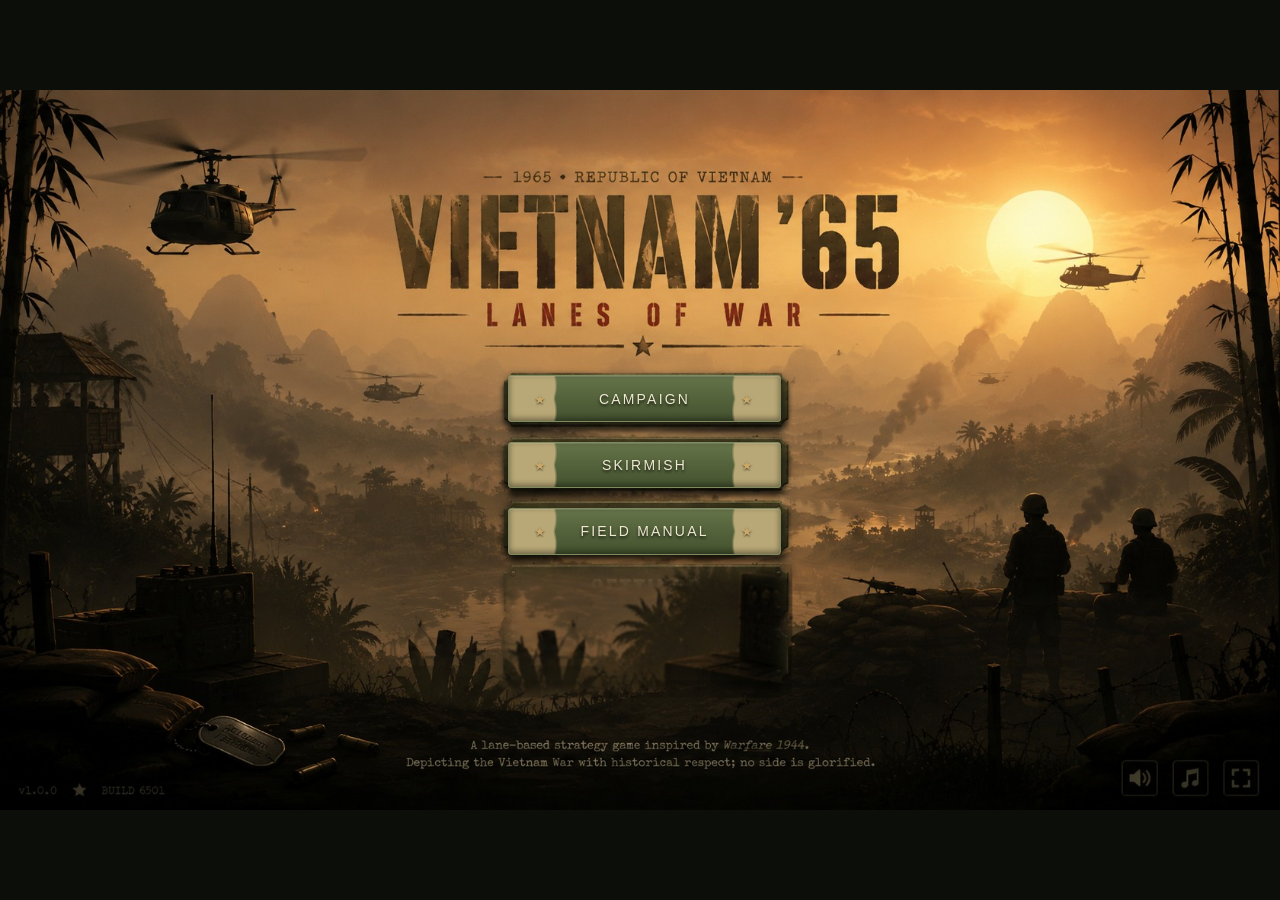
==== index.html @ 0ccf6d6b "Vietnam '65 Mobile — landscape-locked phone build A hard fork of the desktop game, adapted for a pho" ====
<!DOCTYPE html>
<html lang="en">
<head>
<meta charset="UTF-8">
<!-- user-scalable=no: pinch-zoom fights a canvas game that does its own panning,
     and a stray double-tap zoom leaves the player stuck at 2x with no way back.
     viewport-fit=cover lets the stage reach under the notch once fullscreen. -->
<meta name="viewport" content="width=device-width, initial-scale=1.0, maximum-scale=1.0, user-scalable=no, viewport-fit=cover">
<meta name="mobile-web-app-capable" content="yes">
<meta name="apple-mobile-web-app-capable" content="yes">
<meta name="apple-mobile-web-app-status-bar-style" content="black-translucent">
<meta name="theme-color" content="#0c0e09">
<title>VIETNAM '65 — LANES OF WAR</title>
<link rel="icon" type="image/png" href="favicon.png">
<link rel="stylesheet" href="css/style.css">
</head>
<body>
<div id="app">
  <div id="stage">
    <canvas id="game-canvas" width="1280" height="720"></canvas>

    <!-- In-match HUD -->
    <div id="hud" class="hidden">
      <div id="hud-top">
        <div class="morale-block" id="morale-us">
          <div class="morale-label"><span class="emblem us">★</span> US / ARVN</div>
          <div class="morale-bar"><div class="morale-fill us" id="morale-fill-us"></div></div>
        </div>
        <div id="hud-center">
          <div id="flag-pips"></div>
          <div id="objective-line"></div>
          <canvas id="minimap" width="240" height="52" title="Battlefield map — click to move the camera"></canvas>
        </div>
        <div class="morale-block right" id="morale-vc">
          <div class="morale-label">VC / NVA <span class="emblem vc">★</span></div>
          <div class="morale-bar"><div class="morale-fill vc" id="morale-fill-vc"></div></div>
        </div>
      </div>

      <div id="hud-controls">
        <button id="btn-pause" title="Pause [P]">II</button>
        <button id="btn-speed" title="Speed [F]">1×</button>
        <button id="btn-mute" title="Mute [M]">SND</button>
        <button id="btn-fullscreen" title="Fullscreen">⤢</button>
      </div>

      <!-- Hover detail for a unit card. Sits in the HUD layer so it scales with
           --uiK like everything else. -->
      <div id="unit-info" class="hidden"></div>

      <div id="banner"></div>
      <div id="ticker"></div>

      <div id="hud-bottom">
        <div id="cp-display"><span id="cp-value">0</span><span class="cp-label">CP</span></div>
        <div id="unit-cards"></div>
        <div id="callin-divider"></div>
        <div id="callin-cards"></div>
      </div>
      <div id="target-hint" class="hidden"></div>
      <div id="squad-panel" class="hidden"></div>
    </div>

    <!-- Main menu -->
    <div class="screen" id="screen-menu">
      <div class="menu-inner">
        <div class="title-block">
          <div class="title-over">— 1965 · REPUBLIC OF VIETNAM —</div>
          <h1>VIETNAM '65</h1>
          <div class="title-sub">LANES OF WAR</div>
          <div id="load-status"></div>
        </div>
        <div class="menu-buttons">
          <button class="big-btn" id="btn-campaign">CAMPAIGN</button>
          <button class="big-btn" id="btn-skirmish">SKIRMISH</button>
          <button class="big-btn" id="btn-help">FIELD MANUAL</button>
        </div>
        <div class="menu-footer">A lane-tactics game in the tradition of <em>Warfare 1944</em>.<br>
        Depicting the war of 1965–69 with documentary intent — no side is glorified here.</div>
      </div>
    </div>

    <!-- Skirmish setup -->
    <div class="screen hidden" id="screen-skirmish">
      <div class="panel wide">
        <h2>SKIRMISH — OPERATION ORDER</h2>
        <div class="setup-row">
          <div class="setup-label">COMMAND<br><span id="perk-points">0 CMD</span></div>
          <div class="perk-pick" id="perk-pick"></div>
        </div>
        <div class="setup-row">
          <div class="setup-label">FACTION</div>
          <div class="faction-pick">
            <button class="faction-card selected" data-side="us" id="pick-us">
              <div class="fc-emblem us">★</div>
              <div class="fc-name">US / ARVN</div>
              <div class="fc-doc">FIREPOWER DOCTRINE</div>
              <div class="fc-desc">Artillery, napalm, air cavalry. Costly, casualty-sensitive troops. You must find the enemy before you can destroy him.</div>
            </button>
            <button class="faction-card" data-side="vc" id="pick-vc">
              <div class="fc-emblem vc">★</div>
              <div class="fc-name">VC / NVA</div>
              <div class="fc-doc">GROUND DOCTRINE</div>
              <div class="fc-desc">Concealment, punji traps, spider holes, tunnels. No air, no artillery — the land itself is your weapon.</div>
            </button>
          </div>
        </div>
        <div class="setup-row">
          <div class="setup-label">AREA OF OPERATIONS</div>
          <div id="map-pick" class="map-pick"></div>
        </div>
        <div class="setup-row">
          <div class="setup-label">OPPOSITION</div>
          <div class="diff-pick">
            <button class="diff-btn" data-diff="recruit">RECRUIT</button>
            <button class="diff-btn selected" data-diff="veteran">VETERAN</button>
            <button class="diff-btn" data-diff="elite">ELITE</button>
          </div>
        </div>
        <div class="setup-actions">
          <button class="big-btn ghost" id="btn-skirmish-back">BACK</button>
          <button class="big-btn" id="btn-skirmish-start">COMMENCE OPERATION</button>
        </div>
      </div>
    </div>

    <!-- Campaign select -->
    <div class="screen hidden" id="screen-campaign">
      <div class="panel wide">
        <h2>CAMPAIGN — 1965 to 1969</h2>
        <div class="campaign-note">Five operations, alternating sides. Learn both doctrines: the war looked very different depending on which end of the lane you stood on.</div>
        <div id="mission-list"></div>
        <div class="setup-actions">
          <button class="big-btn ghost" id="btn-campaign-back">BACK</button>
        </div>
      </div>
    </div>

    <!-- Briefing -->
    <div class="screen hidden" id="screen-briefing">
      <div class="panel briefing">
        <div class="brief-stamp" id="brief-stamp">OPERATION ORDER</div>
        <h2 id="brief-title"></h2>
        <div class="brief-meta" id="brief-meta"></div>
        <div class="brief-body" id="brief-body"></div>
        <div class="brief-objectives" id="brief-objectives"></div>
        <div class="setup-actions">
          <button class="big-btn ghost" id="btn-brief-back">WITHDRAW</button>
          <button class="big-btn" id="btn-brief-start">COMMENCE OPERATION</button>
        </div>
      </div>
    </div>

    <!-- Field manual -->
    <div class="screen hidden" id="screen-help">
      <div class="panel wide manual">
        <h2>FIELD MANUAL</h2>
        <div class="manual-cols">
          <div class="manual-col">
            <h3>THE LANE WAR</h3>
            <ul>
              <li><b>Command Points (CP)</b> accrue over time. Spend them on troops and support. Holding lane flags raises income and drains enemy morale.</li>
              <li>Click a <b>unit card</b> (or keys 1–6), then click a lane to deploy. Units advance and engage on their own.</li>
              <li>Win by breaking enemy <b>morale</b>. Every soldier lost costs morale — US morale bleeds faster per casualty than VC morale.</li>
              <li><b>Elevation matters.</b> Troops firing downhill gain range and damage. Study the terrain line of each lane.</li>
              <li><b>Cover is not concealment.</b> Concealed VC troops in brush cannot be targeted until spotted — and their first volley from hiding hits harder.</li>
            </ul>
            <h3>SNIPERS</h3>
            <ul>
              <li>Snipers take time to aim — watch for the <b>scope glint</b>. One shot, one kill.</li>
              <li>Two snipers aiming at each other triggers a <b>duel</b>: high ground and range decide who fires first.</li>
              <li>Counter a sniper with artillery, smoke of battle... or your own marksman.</li>
            </ul>
          </div>
          <div class="manual-col">
            <h3>US — FIREPOWER DOCTRINE <span class="emblem us">★</span></h3>
            <ul>
              <li><b>Fire Mission</b>: 105mm barrage on a marked point, after a delay.</li>
              <li><b>Napalm</b>: burns a strip of ground — and the brush concealing the enemy. Fire does not check dog tags; keep your own men clear.</li>
              <li><b>Dustoff</b>: medevac flight restores morale.</li>
              <li><b>Air Cav</b>: Huey inserts a squad anywhere on a lane.</li>
              <li><b>Arc Light</b>: B-52 strike. Devastating against massed troops, wasted on dispersed ones.</li>
              <li><b>Engineers</b> clear traps and tunnels; <b>LRRP recon</b> spots concealed enemies at long range.</li>
            </ul>
            <h3>VC — GROUND DOCTRINE <span class="emblem vc">★</span></h3>
            <ul>
              <li><b>Punji pits & mines</b>: hidden traps placed on the lane. Engineers can find and clear them.</li>
              <li><b>Spider hole</b>: a buried marksman who fires one ambush shot, then vanishes again.</li>
              <li><b>Tunnel</b>: dig a forward exit — your infantry emerge there instead of walking the whole lane.</li>
              <li>Guerrillas in brush are <b>concealed</b>: untargetable until spotted, with an ambush bonus on their first strike.</li>
            </ul>
          </div>
        </div>
        <div class="setup-actions">
          <button class="big-btn" id="btn-help-back">RETURN</button>
        </div>
      </div>
    </div>

    <!-- Pause -->
    <div class="screen hidden translucent" id="screen-pause">
      <div class="panel narrow">
        <h2>OPERATION SUSPENDED</h2>
        <div class="pause-buttons">
          <button class="big-btn" id="btn-resume">RESUME</button>
          <button class="big-btn ghost" id="btn-restart">RESTART OPERATION</button>
          <button class="big-btn ghost" id="btn-abort">ABORT TO COMMAND</button>
        </div>
      </div>
    </div>

    <!-- Result -->
    <div class="screen hidden" id="screen-result">
      <div class="panel narrow result">
        <h2 id="result-title">VICTORY</h2>
        <div id="result-sub"></div>
        <div id="result-stats"></div>
        <div class="setup-actions column">
          <button class="big-btn hidden" id="btn-next-mission">NEXT OPERATION</button>
          <button class="big-btn ghost" id="btn-result-replay">REPLAY</button>
          <button class="big-btn ghost" id="btn-result-menu">RETURN TO COMMAND</button>
        </div>
      </div>
    </div>
  </div>
</div>

<!-- Shown only when a touch device is held upright. A 16:9 stage in portrait
     collapses to about a quarter of the screen, so asking for a rotation beats
     shipping an unplayable letterbox. -->
<!-- MOBILE: a landscape GATE, not a nag.
     The desktop build showed this as an overlay you could tap past, because a
     wrong orientation guess must never lock a player out. Here it is the front
     door: the battlefield is 2560px wide and the game is played along that
     axis, so portrait is not a degraded view, it is a broken one. The tap also
     does the work iOS only allows from a real gesture — fullscreen and the
     orientation lock. -->
<div id="rotate-prompt">
  <div class="rotate-icon">⟳</div>
  <div class="rotate-title">ROTATE TO PLAY</div>
  <div class="rotate-sub">Vietnam '65 is fought in landscape</div>
  <div class="rotate-skip">tap anywhere — this also goes fullscreen</div>
</div>

<script src="assets/manifest.js"></script>
<script src="js/data.js"></script>
<script src="js/assets.js"></script>
<script src="js/audio.js"></script>
<script src="js/fx.js"></script>
<script src="js/render.js"></script>
<script src="js/sprite3d.js"></script>
<script src="js/props.js"></script>
<script src="js/perks.js"></script>
<script src="js/game.js"></script>
<script src="js/ui.js"></script>
<script src="js/mobile.js"></script>
<script src="js/main.js"></script>
</body>
</html>
---- css/style.css ----
:root {
  --ink: #14170f;
  --olive: #3c4531;
  --olive-dark: #262c1e;
  --paper: #d8d2b0;
  --paper-dim: #b3ad8d;
  --brass: #c9a86a;
  /* Components, so alpha variants of the accent can follow a side re-theme too —
     rgba() cannot take a hex token apart. */
  --brass-rgb: 201, 168, 106;
  /* The HUD plate: the olive gradient every button and panel is stamped from,
     and its hover. Tokenised for the same reason. */
  --plate-hi: #2a3119;
  --plate-lo: #1a2010;
  --plate-hi-h: #333c1f;
  --plate-lo-h: #1f2614;
  --us: #8aa06b;
  --us-bright: #b5c98f;
  --vc: #c25b45;
  --vc-bright: #e08767;
  --danger: #d24a2e;
  --font-head: 'Impact', 'Haettenschweiler', 'Arial Narrow Bold', sans-serif;
  --font-mono: 'Courier New', Courier, monospace;
}

/* ---- THE VC / NVA HUD ------------------------------------------------------
 *
 * `body.side-vc` existed and carried exactly ONE rule — a call-in card
 * background — so playing as the VC gave you the US Army's HUD: olive drab
 * plates, brass fittings, the whole field-manual treatment of the side you are
 * fighting. Reported from play, and correct.
 *
 * The two sides had genuinely different visual worlds and the HUD should say
 * which one you are. US is a printed field manual: olive plate, brass rivets,
 * khaki paper. The NLF's is austere by comparison and its one bright note is
 * the gold star of the flag, so the VC plate goes to a near-black worn brown
 * — black cotton and bamboo rather than sprayed steel — and the accent goes
 * from a brownish brass to a clean bright gold.
 *
 * Done entirely by re-pointing the tokens, which is why the 42 hardcoded
 * accent and plate colours were routed through them first: custom properties
 * set on `body` cascade to the whole HUD, so this block is the entire theme.
 * The US side is unchanged, verified by computed-style diff over 404 elements. */
body.side-vc {
  --brass: #d9b436;
  --brass-rgb: 217, 180, 54;
  --plate-hi: #2b1f1c;
  --plate-lo: #170f0e;
  --plate-hi-h: #3a2a24;
  --plate-lo-h: #1d1412;
  --paper: #d4cfc0;
  --paper-dim: #a9a494;
}

* { margin: 0; padding: 0; box-sizing: border-box; user-select: none; -webkit-user-select: none; }

html, body {
  width: 100%; height: 100%;
  /* dvh tracks the mobile URL bar as it hides and shows; without it the stage
     is sized against a viewport that is briefly wrong on every scroll gesture */
  height: 100dvh;
  background: #0c0e09;
  overflow: hidden;
  /* stop the page itself rubber-banding when a drag reaches the canvas edge */
  overscroll-behavior: none;
  font-family: var(--font-mono);
  color: var(--paper);
}

#stage {
  position: relative;
  aspect-ratio: 16 / 9;
  width: min(100vw, calc(100vh * 16 / 9));
  height: min(100vh, calc(100vw * 9 / 16));
  background: #000;
  box-shadow: 0 0 80px rgba(0,0,0,.8);
}

#game-canvas {
  position: absolute; inset: 0;
  width: 100%; height: 100%;
  display: block;
  cursor: crosshair;
  /* THE reason a drag could never pan the map: without this the browser claims
     the gesture for document scrolling and pinch-zoom before touchmove is even
     dispatched. `none` hands every touch to the game. */
  touch-action: none;
  -webkit-user-select: none; user-select: none;
  -webkit-tap-highlight-color: transparent;
}

/* ---------------------------------------------------------------- mobile ---
 * The stage is 16:9 and centred, which is right on a desktop and wrong on a
 * phone: `min(100vw, 100vh*16/9)` on a 390x844 screen gives 390x219, so the
 * game occupied about a quarter of the display. In landscape the same rule is
 * correct, so the fix is to fill the short axis and let the notch be covered
 * rather than to change the aspect.
 */
#app {
  width: 100%;
  height: 100%;
  display: flex;
  align-items: center;
  justify-content: center;
  padding: env(safe-area-inset-top) env(safe-area-inset-right)
               env(safe-area-inset-bottom) env(safe-area-inset-left);
}

body.touch #stage { box-shadow: none; }

/* Touch targets. 44px is the usual floor for a finger; the HUD buttons were
   sized for a mouse pointer.
 *
 * These are expressed in DESIGN pixels, and the whole HUD is then scaled by
 * --uiK (0.52 on a phone in landscape) — so a 44px design button lands at ~23
 * real pixels, which is not a finger target at all. The order buttons measured
 * exactly that. Sizes here are therefore divided back out by the scale, so the
 * PHYSICAL target is right rather than the nominal one. */
body.touch #hud-controls button {
  min-width: calc(44px / var(--uiK, 1)); min-height: calc(40px / var(--uiK, 1));
  font-size: calc(15px / var(--uiK, 1));
}
body.touch .card { min-height: calc(44px / var(--uiK, 1)); }

/* Squad orders — the controls a player uses most, and the ones that were
   smallest. Kept legible as well as tappable. */
body.touch #squad-panel button {
  min-height: calc(42px / var(--uiK, 1));
  /* width matters as much as height: the smoke button is a single letter and
     measured 25px across — tall enough to hit and too narrow to */
  min-width: calc(42px / var(--uiK, 1));
  padding: calc(6px / var(--uiK, 1)) calc(12px / var(--uiK, 1));
  font-size: calc(12px / var(--uiK, 1));
}
body.touch #squad-panel .sp-name { font-size: calc(12px / var(--uiK, 1)); }
/* the keyboard hints are noise on a device with no keyboard */
body.touch #squad-panel button i { display: none; }

#btn-fullscreen { font-size: 15px; line-height: 1; }

/* Rotate prompt — only ever visible on a touch device held upright. */
#rotate-prompt {
  position: fixed; inset: 0; z-index: 9999;
  display: none;
  flex-direction: column; align-items: center; justify-content: center; gap: 14px;
  background: #0c0e09;
  color: var(--paper);
  text-align: center;
  padding: 24px;
}
body.portrait #rotate-prompt { display: flex; }
.rotate-icon {
  font-size: 54px; color: var(--brass, var(--brass));
  animation: rotate-hint 2.4s ease-in-out infinite;
}
@keyframes rotate-hint {
  0%, 55%, 100% { transform: rotate(0deg); }
  25%, 45%      { transform: rotate(-90deg); }
}
.rotate-title { font-size: 17px; letter-spacing: 2px; }
.rotate-sub { font-size: 12px; opacity: .65; letter-spacing: 1px; }
.rotate-skip {
  margin-top: 18px; font-size: 11px; letter-spacing: 1px;
  opacity: .42; text-decoration: underline;
}

.hidden { display: none !important; }

/* ---------- Screens ---------- */
.screen {
  position: absolute; inset: 0;
  display: flex; align-items: center; justify-content: center;
  background:
    radial-gradient(ellipse at 50% 30%, rgba(70,80,50,.25), transparent 70%),
    linear-gradient(rgba(10,12,7,.82), rgba(10,12,7,.92));
  z-index: 20;
}
.panel.wide { width: 78%; }
.panel.narrow { width: 460px; text-align: center; }
.panel.briefing { width: 640px; }

h1 {
  font-family: var(--font-head);
  font-size: 88px;
  letter-spacing: 10px;
  color: var(--paper);
  text-shadow: 0 4px 0 rgba(0,0,0,.55), 0 0 34px rgba(220,160,80,.25);
  line-height: 1;
}
h3 {
  font-family: var(--font-head);
  font-size: 17px;
  letter-spacing: 3px;
  color: var(--paper);
  margin: 14px 0 7px;
}

.emblem { font-style: normal; }
.emblem.us { color: var(--us-bright); }
.emblem.vc { color: var(--vc-bright); }

/* ---------- Main menu ---------- */
.menu-inner { text-align: center; margin-top: -30px; }
.title-over {
  font-size: 13px; letter-spacing: 6px; color: var(--brass);
  margin-bottom: 8px; text-shadow: 0 1px 0 #000;
}
.title-sub {
  font-family: var(--font-head);
  font-size: 26px; letter-spacing: 18px; text-indent: 18px;
  color: var(--vc-bright);
  margin-top: 2px;
  text-shadow: 0 2px 0 rgba(0,0,0,.6);
}
#load-status {
  margin-top: 10px; font-size: 10px; letter-spacing: 3px;
  color: rgba(216,210,176,.55); text-shadow: 0 1px 0 #000;
  min-height: 12px;
}
.menu-buttons { margin-top: 44px; display: flex; flex-direction: column; gap: 14px; align-items: center; }
.menu-footer {
  margin-top: 40px; font-size: 11px; line-height: 1.7;
  color: rgba(216,210,176,.6); text-shadow: 0 1px 0 #000;
}

.big-btn {
  font-family: var(--font-head);
  font-size: 20px; letter-spacing: 4px;
  color: var(--ink);
  background: linear-gradient(180deg, var(--paper), #b8b28f);
  border: none;
  border-bottom: 4px solid #7d7758;
  padding: 12px 44px;
  min-width: 300px;
  cursor: pointer;
  transition: transform .08s, filter .08s;
}
.big-btn:hover { filter: brightness(1.08); transform: translateY(-1px); }
.big-btn:active { transform: translateY(1px); border-bottom-width: 2px; }
.big-btn.ghost {
  background: transparent; color: var(--paper);
  border: 1px solid rgba(216,210,176,.5); border-bottom: 3px solid rgba(216,210,176,.5);
}
.big-btn:disabled { opacity: .4; cursor: default; }

/* ---------- Skirmish setup ---------- */
.setup-row { margin-bottom: 18px; }
.setup-label { font-size: 11px; letter-spacing: 4px; color: var(--brass); margin-bottom: 8px; }

.faction-pick { display: flex; gap: 16px; }
.faction-card {
  flex: 1; text-align: left; cursor: pointer;
  background: rgba(0,0,0,.3);
  border: 1px solid rgba(216,210,176,.25);
  padding: 14px 16px;
  color: var(--paper);
  font-family: var(--font-mono);
  transition: border-color .1s, background .1s;
}
.faction-card:hover { background: rgba(216,210,176,.08); }
.faction-card.selected { border-color: var(--brass); background: rgba(var(--brass-rgb),.12); box-shadow: inset 0 0 24px rgba(var(--brass-rgb),.08); }
.fc-emblem { font-size: 26px; }
.fc-emblem.us { color: var(--us-bright); }
.fc-emblem.vc { color: var(--vc-bright); }
.fc-name { font-family: var(--font-head); font-size: 20px; letter-spacing: 3px; margin: 4px 0 2px; }
.fc-doc { font-size: 10px; letter-spacing: 3px; color: var(--brass); margin-bottom: 8px; }
.fc-desc { font-size: 11px; line-height: 1.55; color: var(--paper-dim); }

.map-pick { display: flex; gap: 10px; flex-wrap: wrap; }
.map-card {
  cursor: pointer; width: 172px;
  background: rgba(0,0,0,.3);
  border: 1px solid rgba(216,210,176,.25);
  padding: 10px 12px;
  color: var(--paper);
  font-family: var(--font-mono);
  text-align: left;
}
.map-card:hover { background: rgba(216,210,176,.08); }
.map-card.selected { border-color: var(--brass); background: rgba(var(--brass-rgb),.12); }
.map-card .mc-name { font-family: var(--font-head); font-size: 15px; letter-spacing: 2px; }
.map-card .mc-year { font-size: 10px; color: var(--brass); letter-spacing: 2px; margin: 2px 0 6px; }
.map-card .mc-desc { font-size: 10px; line-height: 1.5; color: var(--paper-dim); }
.map-card canvas { width: 100%; height: 44px; display: block; margin-bottom: 6px; background: #11150c; }

.diff-pick { display: flex; gap: 10px; }
.diff-btn {
  font-family: var(--font-head); letter-spacing: 3px; font-size: 14px;
  background: rgba(0,0,0,.3); color: var(--paper);
  border: 1px solid rgba(216,210,176,.25);
  padding: 8px 22px; cursor: pointer;
}
.diff-btn.selected { border-color: var(--brass); color: var(--brass); background: rgba(var(--brass-rgb),.1); }

.setup-actions { display: flex; gap: 14px; justify-content: flex-end; margin-top: 22px; }
.setup-actions.column { flex-direction: column; align-items: center; }

/* ---------- Campaign ---------- */
.campaign-note { font-size: 12px; color: var(--paper-dim); margin-bottom: 16px; line-height: 1.6; }
#mission-list { display: flex; flex-direction: column; gap: 8px; }
.mission-row.locked { opacity: .38; cursor: default; }

/* ---------- Briefing ---------- */
.brief-objectives { margin-top: 14px; font-size: 12px; line-height: 1.8; color: var(--us-bright); }

/* ---------- Manual ---------- */
.manual-cols { display: flex; gap: 30px; }
.manual-col { flex: 1; }
.manual ul { list-style: none; }
.manual li { font-size: 11.5px; line-height: 1.6; margin-bottom: 7px; color: var(--paper-dim); padding-left: 14px; position: relative; }
.manual li::before { content: '▸'; position: absolute; left: 0; color: var(--brass); }
.manual li b { color: var(--paper); }

/* ---------- Result ---------- */
.result h2 { font-size: 44px; letter-spacing: 8px; }
#result-title.win { color: var(--us-bright); }
#result-title.lose { color: var(--danger); }
#result-sub { font-size: 12px; color: var(--paper-dim); margin-bottom: 18px; line-height: 1.6; }
#result-stats { display: grid; grid-template-columns: 1fr 1fr; gap: 6px 20px; text-align: left; font-size: 12px; margin-bottom: 10px; }
#result-stats .rs-label { color: var(--paper-dim); }
#result-stats .rs-value { text-align: right; color: var(--paper); }

/* ---------- Pause ---------- */
.pause-buttons { display: flex; flex-direction: column; gap: 12px; align-items: center; }

/* ---------- HUD ---------- */
#hud { position: absolute; inset: 0; pointer-events: none; z-index: 10; }
#hud button { pointer-events: auto; }
.morale-block { width: 300px; }
.morale-block.right { text-align: right; }
.morale-fill { height: 100%; transition: width .3s; }

#hud-center { text-align: center; padding-top: 2px; }
#flag-pips { display: flex; gap: 8px; justify-content: center; }
.flag-pip {
  width: 16px; height: 16px; border: 1px solid rgba(216,210,176,.5);
  background: rgba(0,0,0,.5); transform: rotate(45deg);
}
.flag-pip.us { background: var(--us); }
.flag-pip.vc { background: var(--vc); }
#minimap {
  display: block; margin: 6px auto 0;
  border: 1px solid rgba(216,210,176,.35);
  border-radius: 2px;
  background: rgba(14,16,10,.8);
  cursor: pointer;
  pointer-events: auto;
  box-shadow: 0 2px 6px rgba(0,0,0,.5);
}

#hud-controls { position: absolute; top: 54px; right: 14px; display: flex; gap: 6px; }
#hud-controls button.off { color: rgba(216,210,176,.35); text-decoration: line-through; }
#banner.show { opacity: 1; }
#banner.danger { color: var(--danger); }

#ticker {
  position: absolute; left: 14px; bottom: 108px;
  font-size: 11px; line-height: 1.7; letter-spacing: 1px;
  color: rgba(216,210,176,.9);
  text-shadow: 0 1px 2px #000;
  pointer-events: none;
}
#ticker .tk-us { color: var(--us-bright); }
#ticker .tk-vc { color: var(--vc-bright); }
#ticker .tk-sys { color: var(--brass); }

#unit-cards, #callin-cards { display: flex; gap: 6px; }
#callin-divider { width: 1px; background: rgba(216,210,176,.3); margin: 4px 2px; }
.card.unaffordable .card-cost { color: var(--danger); }
.card canvas { width: 44px; height: 38px; }
.card-cost { font-size: 11px; color: var(--brass); font-weight: bold; }
.card-key {
  position: absolute; top: 2px; left: 4px;
  font-size: 9px; color: rgba(216,210,176,.55);
}
.card-cd {
  position: absolute; left: 0; right: 0; bottom: 0;
  background: rgba(0,0,0,.72);
  height: 0%;
  pointer-events: none;
}
.card.callin { background: rgba(31,26,18,.92); }
body.side-vc .card.callin { background: rgba(38,24,18,.92); }
#squad-panel button:hover { border-color: var(--brass); color: var(--brass); }
#squad-panel button:disabled { opacity: .45; cursor: default; }
#squad-panel button i { font-style: normal; opacity: .55; font-size: 9px; margin-left: 3px; }

#target-hint {
  position: absolute; bottom: 104px; left: 50%; transform: translateX(-50%);
  font-family: var(--font-head); font-size: 15px; letter-spacing: 3px;
  color: var(--brass); text-shadow: 0 1px 3px #000;
  background: rgba(8,10,6,.7); padding: 6px 18px;
  border: 1px solid rgba(var(--brass-rgb),.5);
  pointer-events: none;
}

/* ============================================================
   TITLE SCREEN — painted key art, live buttons on the plates
   Geometry matches assets/ui/menu_bg.jpg (1680x936):
   plate column x 667..1025, rows at y 371 / 457 / 543, h 61
   ============================================================ */
#screen-menu {
  background: url('../assets/ui/menu_bg.jpg') center/100% 100% no-repeat;
  padding: 0;
}
#screen-menu .menu-inner { width: 100%; height: 100%; padding: 0; display: block; }
/* the art already carries the title and the footer line */
#screen-menu .title-block,
#screen-menu .menu-footer { display: none; }

#screen-menu .menu-buttons {
  position: absolute; inset: 0;
  display: block; gap: 0;
  margin: 0;            /* the base rule's margin-top would shift the column */
}
#screen-menu .big-btn {
  position: absolute;
  left: 39.70%; width: 21.31%; height: 6.52%;
  min-width: 0; margin: 0; padding: 0;
  display: flex; align-items: center; justify-content: center;
  font-family: var(--font-head);
  font-size: clamp(11px, 1.55vh, 21px);
  letter-spacing: .16em;
  color: #efe9d2;
  text-shadow: 0 2px 3px rgba(0,0,0,.75);
  background:
    radial-gradient(circle at 3.2% 22%, #b9a877 0 14%, transparent 15%),
    radial-gradient(circle at 3.2% 78%, #b9a877 0 14%, transparent 15%),
    radial-gradient(circle at 96.8% 22%, #b9a877 0 14%, transparent 15%),
    radial-gradient(circle at 96.8% 78%, #b9a877 0 14%, transparent 15%),
    linear-gradient(180deg, #66744a 0%, #55643c 45%, #44522f 100%);
  border: 1px solid #7d8a5c;
  border-radius: 3px;
  box-shadow: inset 0 1px 0 rgba(255,255,255,.14),
              inset 0 -2px 6px rgba(0,0,0,.45),
              0 3px 10px rgba(0,0,0,.5);
  cursor: pointer;
  transition: filter .12s, transform .12s;
}
#screen-menu .big-btn::before,
#screen-menu .big-btn::after {
  content: '★';
  position: absolute; top: 50%; transform: translateY(-50%);
  color: var(--brass); font-size: .95em; text-shadow: 0 1px 2px rgba(0,0,0,.6);
}
#screen-menu .big-btn::before { left: 9%; }
#screen-menu .big-btn::after  { right: 9%; }
#screen-menu #btn-campaign { top: 39.64%; }
#screen-menu #btn-skirmish { top: 48.82%; }
#screen-menu #btn-help     { top: 58.01%; }
#screen-menu .big-btn:hover {
  filter: brightness(1.18) saturate(1.05);
  transform: translateY(-1px);
}
#screen-menu .big-btn:active { transform: translateY(1px); filter: brightness(.94); }

#screen-menu #load-status {
  position: absolute; left: 2.2%; bottom: 3.4%;
  font-family: var(--font-head); font-size: 12px; letter-spacing: .14em;
  color: rgba(232,226,200,.75); text-shadow: 0 1px 3px #000;
}

/* ============================================================
   UI RESKIN — field-manual look from the concept art:
   dark olive metal panels, brass rivets + stencil headings,
   riveted plate buttons, jungle key art behind every screen
   ============================================================ */
.screen:not(#screen-menu):not(.translucent) {
  background:
    linear-gradient(rgba(8,10,6,.72), rgba(8,10,6,.86)),
    url('../assets/ui/menu_bg.jpg') center/cover no-repeat;
}
.screen.translucent {
  background:
    linear-gradient(rgba(8,10,6,.66), rgba(8,10,6,.78)),
    url('../assets/ui/menu_bg.jpg') center/cover no-repeat;
}

.panel {
  padding: 26px 34px;
  max-height: 92%;
  overflow-y: auto;
  position: relative;
  background:
    radial-gradient(circle at 1.1% 3.2%, #b9a877 0 .34%, transparent .36%),
    radial-gradient(circle at 98.9% 3.2%, #b9a877 0 .34%, transparent .36%),
    radial-gradient(circle at 1.1% 96.8%, #b9a877 0 .34%, transparent .36%),
    radial-gradient(circle at 98.9% 96.8%, #b9a877 0 .34%, transparent .36%),
    linear-gradient(158deg, #333f26 0%, #2b361f 46%, #222b19 100%);
  border: 2px solid #55643a;
  outline: 5px solid rgba(0,0,0,.45);
  box-shadow: 0 18px 70px rgba(0,0,0,.75), inset 0 0 90px rgba(0,0,0,.45);
}
.panel::before {
  content: '';
  position: absolute;
  inset: 6px;
  border: 1px dashed rgba(216,210,176,.22);
  pointer-events: none;
  border-color: rgba(var(--brass-rgb),.16);
}

h2 {
  font-family: var(--font-head);
  font-size: 30px;
  letter-spacing: 5px;
  margin-bottom: 16px;
  color: var(--brass);
  text-shadow: 0 2px 0 rgba(0,0,0,.6), 0 0 22px rgba(var(--brass-rgb),.18);
  border-bottom: 1px solid rgba(var(--brass-rgb),.22);
  padding-bottom: 10px;
}

/* ---- mission list: olive plates with brass numerals ---- */
.mission-row {
  display: flex;
  align-items: center;
  gap: 16px;
  cursor: pointer;
  font-family: var(--font-mono);
  color: var(--paper);
  text-align: left;
  width: 100%;
  background: linear-gradient(180deg, #3d4a2b 0%, #313d23 55%, #2a3420 100%);
  border: 1px solid #4f5d36;
  box-shadow: inset 0 1px 0 rgba(255,255,255,.07), 0 2px 6px rgba(0,0,0,.4);
  padding: 12px 18px;
  position: relative;
}
.mission-row::after {
  content: ''; position: absolute; left: 0; top: 0; bottom: 0; width: 3px;
  background: transparent;
}
.mission-row:hover:not(.locked) {
  background: linear-gradient(180deg, #4a5934 0%, #3c4a2a 100%);
  border-color: var(--brass);
}
.mission-row:hover:not(.locked)::after { background: var(--brass); }
.mission-row .m-check {
  font-size: 16px;
  color: var(--brass);
  width: 18px;
}
.mission-row .m-num {
  font-family: var(--font-head);
  font-size: 24px;
  width: 34px;
  color: var(--brass);
  text-shadow: 0 2px 0 rgba(0,0,0,.5);
}
.mission-row .m-name {
  font-family: var(--font-head);
  font-size: 17px;
  letter-spacing: 2px;
  color: #ece5c6;
}
.mission-row .m-meta {
  font-size: 10px;
  margin-top: 2px;
  color: rgba(216,210,176,.62);
  letter-spacing: 1.5px;
}
.mission-row .m-side {
  margin-left: auto;
  letter-spacing: 2px;
  font-size: 12px;
}
.mission-row .m-side.us {
  color: var(--paper);
}
.mission-row .m-side.vc {
  color: var(--vc-bright);
}
.mission-row.locked .m-side::after { content: ' 🔒'; }

/* ---- plate buttons everywhere outside the title screen ---- */
.screen:not(#screen-menu) .big-btn,
.setup-actions .big-btn {
  font-family: var(--font-head);
  letter-spacing: .16em;
  color: #efe9d2;
  background:
    radial-gradient(circle at 3.5% 24%, #b9a877 0 13%, transparent 14%),
    radial-gradient(circle at 3.5% 76%, #b9a877 0 13%, transparent 14%),
    radial-gradient(circle at 96.5% 24%, #b9a877 0 13%, transparent 14%),
    radial-gradient(circle at 96.5% 76%, #b9a877 0 13%, transparent 14%),
    linear-gradient(180deg, #66744a 0%, #55643c 45%, #44522f 100%);
  border: 1px solid #7d8a5c;
  border-bottom: 1px solid #7d8a5c;
  border-radius: 3px;
  box-shadow: inset 0 1px 0 rgba(255,255,255,.13),
              inset 0 -2px 6px rgba(0,0,0,.42), 0 3px 9px rgba(0,0,0,.45);
  padding: 12px 34px;
  min-width: 220px;
}
.screen:not(#screen-menu) .big-btn:hover { filter: brightness(1.16); }
.screen:not(#screen-menu) .big-btn.ghost {
  background: linear-gradient(180deg, #3a4529 0%, #2e3820 100%);
  color: #cfc9a8; border-color: #55643a;
}
/* the confirming action reads as brass, like COMMENCE OPERATION */
#btn-skirmish-start, #btn-brief-start, #btn-next-mission {
  color: #241f12;
  background:
    radial-gradient(circle at 3.5% 24%, #8a7648 0 13%, transparent 14%),
    radial-gradient(circle at 3.5% 76%, #8a7648 0 13%, transparent 14%),
    radial-gradient(circle at 96.5% 24%, #8a7648 0 13%, transparent 14%),
    radial-gradient(circle at 96.5% 76%, #8a7648 0 13%, transparent 14%),
    linear-gradient(180deg, #efe6c2 0%, #ddd0a4 48%, #c6b783 100%);
  border-color: #efe6c2;
  text-shadow: none;
}

/* ---- briefing ---- */
.brief-stamp {
  position: absolute;
  top: 18px;
  right: 22px;
  font-size: 13px;
  color: var(--vc-bright);
  border: 2px solid var(--vc-bright);
  transform: rotate(-7deg);
  letter-spacing: 3px;
  padding: 5px 12px;
  font-family: var(--font-head);
  opacity: .85;
}
.brief-meta {
  font-size: 11px;
  margin-bottom: 14px;
  color: var(--brass);
  letter-spacing: 2px;
}
.brief-body {
  font-size: 13px;
  white-space: pre-wrap;
  min-height: 120px;
  color: #d9d3b4;
  line-height: 1.72;
}
.brief-objectives div { color: #cbe0a0; }
.brief-objectives .obj-vc {
  color: var(--vc-bright);
}

/* ---- setup screens ---- */
.faction-card, .map-card, .diff-btn {
  background: linear-gradient(180deg, rgba(58,69,41,.55), rgba(38,46,27,.65));
  border-color: #4c5936;
}
.faction-card.selected, .map-card.selected, .diff-btn.selected {
  border-color: var(--brass);
  background: linear-gradient(180deg, rgba(90,80,45,.4), rgba(60,55,30,.5));
  box-shadow: inset 0 0 30px rgba(var(--brass-rgb),.12);
}

/* ============================================================
   IN-MATCH HUD — riveted field kit to match the concept art
   ============================================================ */

.card {
  position: relative;
  width: 78px;
  height: 84px;
  cursor: pointer;
  display: flex;
  flex-direction: column;
  align-items: center;
  padding-top: 3px;
  overflow: hidden;
  transition: border-color .1s;
  background:
    radial-gradient(circle at 6% 8%, rgba(var(--brass-rgb),.85) 0 5%, transparent 6%),
    radial-gradient(circle at 94% 8%, rgba(var(--brass-rgb),.85) 0 5%, transparent 6%),
    linear-gradient(180deg, #3c4a2b 0%, #2f3a22 60%, #26301b 100%);
  border: 1px solid #55643a;
  box-shadow: inset 0 1px 0 rgba(255,255,255,.09), 0 2px 6px rgba(0,0,0,.45);
  border-radius: 3px;
}
.card:hover {
  border-color: var(--brass);
}
.card.armed {
  border-color: var(--brass);
  box-shadow: 0 0 14px rgba(var(--brass-rgb),.55), inset 0 0 14px rgba(var(--brass-rgb),.22);
}
.card-men {
  position: absolute;
  top: 2px;
  right: 4px;
  font-size: 9px;
  font-weight: bold;
  color: var(--brass);
}
.morale-fill.us {
  background: linear-gradient(180deg, #b9cf8f, #7d9455);
}
.morale-fill.vc {
  float: right;
  background: linear-gradient(180deg, #e8917a, #b3452f);
}
#banner {
  position: absolute;
  top: 26%;
  left: 0;
  right: 0;
  text-align: center;
  font-size: 46px;
  letter-spacing: 10px;
  color: var(--paper);
  opacity: 0;
  transition: opacity .25s;
  pointer-events: none;
  font-family: var(--font-head);
  text-shadow: 0 3px 0 rgba(0,0,0,.6), 0 0 30px rgba(var(--brass-rgb),.35);
}

#squad-panel {
  position: absolute;
  bottom: 108px;
  left: 50%;
  transform: translateX(-50%);
  display: flex;
  align-items: center;
  gap: 6px;
  padding: 5px 10px;
  border-radius: 2px;
  font-family: var(--font-head);
  letter-spacing: 1px;
  z-index: 6;
  background: linear-gradient(180deg, rgba(30,38,22,.95), rgba(18,24,13,.96));
  border: 1px solid rgba(var(--brass-rgb),.5);
  box-shadow: 0 6px 20px rgba(0,0,0,.6);
}
#squad-panel .sp-name {
  font-size: 12px;
  margin-right: 6px;
  color: var(--brass);
}
#squad-panel button {
  color: var(--paper);
  font-family: var(--font-head);
  font-size: 10.5px;
  letter-spacing: 1px;
  padding: 4px 8px;
  cursor: pointer;
  background: linear-gradient(180deg, #4a5834, #3a4728);
  border: 1px solid #66754a;
  border-radius: 2px;
}
#squad-panel button:hover:not(:disabled) { border-color: var(--brass); color: var(--brass); }

/* ============================================================
   RESPONSIVE UI SCALING
   The battlefield is a fixed 1280x720 design. Every UI layer is
   laid out at that size and then scaled to whatever the stage
   actually is, so proportions are identical on a phone and on a
   5K Mac — no more fonts that are huge on small screens and
   postage-stamp sized on big ones.
   ============================================================ */
#hud, .screen {
  width: 1280px;
  height: 720px;
  left: 0; top: 0; right: auto; bottom: auto;
  transform-origin: top left;
  transform: scale(var(--uiK, 1));
}


/* ---- command perks (skirmish screen) ---- */
.perk-pick { display: flex; flex-wrap: wrap; gap: 6px; }
.perk-card {
  width: 148px; text-align: left; padding: 6px 8px;
  background: linear-gradient(180deg, #3b432c, #2c3321);
  border: 1px solid #59633f; border-radius: 2px;
  color: #cdd6b4; font: 9px 'Courier New', monospace; cursor: pointer;
}
.perk-card:hover:not(.owned):not(.locked) { border-color: #93a468; background: #454e33; }
.perk-card .pk-name { font-weight: bold; letter-spacing: .06em; color: #e2e9c9; }
.perk-card .pk-desc { opacity: .72; line-height: 1.28; margin-top: 3px; }
.perk-card .pk-cost { float: right; color: #d8c169; }
.perk-card.owned { border-color: #7f9a55; background: #38471f; cursor: default; }
.perk-card.owned .pk-cost::after { content: ' ✔'; }
.perk-card.locked { opacity: .45; cursor: not-allowed; }
#perk-points { color: #d8c169; letter-spacing: .08em; }

/* ============================================================
   CARD STAT PIPS + UNIT INFO
   Reference art shows what a unit is worth on the card itself and in a
   detail panel, rather than making the player learn it by dying. Both are
   built from UNITS/SQUADS at runtime, so they cannot disagree with the sim.
   DOM, so they cost nothing per frame.
   ============================================================ */
.card-pips {
  position: absolute; left: 4px; right: 4px; bottom: 15px;
  display: flex; gap: 5px; justify-content: center;
  pointer-events: none;
}
.pip-row { display: inline-flex; gap: 1.5px; align-items: center; }
.pip-row i {
  width: 4px; height: 5px; display: block;
  background: rgba(255,255,255,.16);
  border-radius: .5px;
}
.pip-row.fire  i.on { background: #d8a24e; }
.pip-row.tough i.on { background: #8fae63; }

#unit-info {
  position: absolute; bottom: 132px; left: 50%; transform: translateX(-50%);
  width: 300px; z-index: 8; pointer-events: none;
  background: linear-gradient(180deg, rgba(26,32,19,.97), rgba(14,18,11,.98));
  border: 1px solid rgba(var(--brass-rgb),.55);
  box-shadow: 0 8px 26px rgba(0,0,0,.65);
  padding: 9px 11px; border-radius: 2px;
  font-family: var(--font-mono); color: var(--paper);
}
#unit-info.hidden { display: none; }
#unit-info .ui-stats div {
  display: flex; align-items: center; justify-content: space-between;
  font-size: 9px; letter-spacing: 1px; opacity: .82; margin: 3px 0;
}
#unit-info .ui-stats em { display: inline-flex; gap: 2px; font-style: normal; }
#unit-info .ui-stats i {
  width: 13px; height: 5px; display: block;
  background: rgba(255,255,255,.15); border-radius: .5px;
}
#unit-info .ui-stats i.on { background: var(--brass); }
#unit-info .ui-cost {
  margin-top: 7px; text-align: right;
  font-family: var(--font-head); font-size: 12px; letter-spacing: 1px; color: var(--brass);
}
#unit-info .ui-cost.short { color: #c9694e; }

/* on a phone the panel would cover the battlefield it is describing */
body.touch #unit-info { display: none !important; }

/* ============================================================================
   FIELD-MANUAL HUD PLATES
   ============================================================================
   Ported from the approved design canvas in design/hud/. The vocabulary was
   already right — 78x84 cards with brass corner rivets, 13px morale bars,
   Impact over Courier, the --brass/--paper/--olive tokens — so this changes the
   TREATMENT, not the layout: stamped metal and field-manual paper instead of
   soft rounded panels.

   Appended deliberately. #hud-controls button is declared four separate times
   further up the file and #hud-bottom twice, accumulated over successive
   passes; untangling that is its own job, and until it happens the cascade is
   the only reliable way to land a change.

   Three devices carry it:
     - CHAMFERED corners instead of rounded ones. Stamped plate, not a bubble.
     - hairline brass rules, not heavy borders.
     - one emphasised element per region (the CP plate), so the eye has a
       fixed anchor rather than a row of equals.
   ============================================================================ */

/* the notch, at two sizes */
#cp-display,
#hud-controls button,
#squad-panel,
#unit-info {
  border-radius: 0;
  clip-path: polygon(7px 0, 100% 0, 100% calc(100% - 7px),
                     calc(100% - 7px) 100%, 0 100%, 0 7px);
}

/* the bottom plate: a rule, not a glow */
#hud-bottom {
  position: absolute;
  bottom: 0;
  left: 0;
  right: 0;
  display: flex;
  align-items: stretch;
  gap: 8px;
  padding: 8px 12px;
  pointer-events: auto;
  padding-top: 6px;
  border-top: 1px solid rgba(var(--brass-rgb), .5);
  box-shadow: 0 -1px 0 rgba(var(--brass-rgb), .14), 0 -10px 30px rgba(0, 0, 0, .6);
  background:
    linear-gradient(180deg, rgba(20, 25, 15, .55) 0%,
                            rgba(14, 18, 10, .94) 38%,
                            rgba(10, 13, 7, .98) 100%);
}

/* command points — the one brass-plated thing on the bar, so the eye has an
   anchor. Everything else on the plate is deliberately quieter than this. */
#cp-display {
  display: flex;
  flex-direction: column;
  justify-content: center;
  align-items: center;
  min-width: 76px;
  background: linear-gradient(180deg, var(--plate-hi), var(--plate-lo));
  border: 1px solid rgba(var(--brass-rgb), .55);
  box-shadow: inset 0 1px 0 rgba(255, 255, 255, .06), 0 2px 10px rgba(0, 0, 0, .5);
}
#cp-value {
  font-size: 30px;
  line-height: 1;
  font-family: var(--font-head);
  color: var(--brass);
  letter-spacing: 1px;
  text-shadow: 0 1px 0 rgba(0, 0, 0, .6);
}
.cp-label {
  margin-top: 2px;
  letter-spacing: 3px;
  color: #8c9668;
  font-size: 9px;
}

/* stencilled controls */
#hud-controls button {
  font-family: var(--font-head);
  font-size: 12px;
  letter-spacing: 1px;
  width: 40px;
  height: 30px;
  cursor: pointer;
  clip-path: polygon(5px 0, 100% 0, 100% calc(100% - 5px),
                     calc(100% - 5px) 100%, 0 100%, 0 5px);
  background: linear-gradient(180deg, var(--plate-hi), var(--plate-lo));
  border: 1px solid rgba(var(--brass-rgb), .34);
  color: var(--paper);
  transition: border-color .1s, color .1s;
}
#hud-controls button:hover {
  border-color: var(--brass);
  color: var(--brass);
  background: linear-gradient(180deg, var(--plate-hi-h), var(--plate-lo-h));
}

/* the top band reads as a printed strip rather than a fade */
#hud-top {
  position: absolute;
  top: 0;
  left: 0;
  right: 0;
  display: flex;
  justify-content: space-between;
  align-items: flex-start;
  padding: 10px 14px;
  border-bottom: 1px solid rgba(var(--brass-rgb), .22);
  background: linear-gradient(180deg, rgba(20, 25, 15, .90) 0%,
                                      rgba(14, 18, 10, .78) 58%,
                                      rgba(14, 18, 10, 0) 100%);
}
.morale-label {
  font-family: var(--font-head);
  font-size: 13px;
  margin-bottom: 4px;
  text-shadow: 0 1px 2px #000;
  color: #e6dfbe;
  letter-spacing: 3px;
}
#objective-line {
  font-size: 11px;
  margin-top: 8px;
  text-shadow: 0 1px 2px #000;
  color: var(--brass);
  letter-spacing: 3px;
}

/* morale bars get ranging ticks — a bare bar reads as a health bar from any
   other game; the graduations are what make it an instrument */
.morale-bar {
  border: 1px solid rgba(var(--brass-rgb),.4);
  background: rgba(0,0,0,.55);
  box-shadow: inset 0 1px 4px rgba(0,0,0,.6);
  height: 13px;
  position: relative;
}
.morale-bar::after {
  content: '';
  position: absolute; inset: 0;
  pointer-events: none;
  background: repeating-linear-gradient(90deg,
    transparent 0 24px, rgba(0, 0, 0, .45) 24px 25px);
}

/* info and squad panels: manual pages, with a brass rule under the heading */
#unit-info, #squad-panel {
  background: linear-gradient(180deg, #2b3319 0%, #1e2412 62%, #171c0e 100%);
  border: 1px solid rgba(var(--brass-rgb), .45);
  box-shadow: 0 10px 30px rgba(0, 0, 0, .6), inset 0 1px 0 rgba(255, 255, 255, .05);
}
#unit-info .ui-head {
  padding-bottom: 5px;
  margin-bottom: 6px;
  border-bottom: 1px solid rgba(var(--brass-rgb), .28);
  background: linear-gradient(180deg, rgba(var(--brass-rgb), .10), transparent);
}
#unit-info .ui-name {
  font-size: 13px;
  font-family: var(--font-head);
  letter-spacing: 2px;
  color: #e6dfbe;
}
#unit-info .ui-role {
  font-size: 9.5px;
  opacity: .66;
  margin-top: 2px;
  letter-spacing: 2px;
  color: #8aa06b;
}
/* the ability block, set in from the edge like a manual sidebar */
#unit-info .ui-trait {
  margin-top: 6px;
  padding-top: 5px;
  font-size: 9.5px;
  line-height: 1.4;
  border-top: 1px solid rgba(var(--brass-rgb),.22);
  opacity: .8;
  font-style: italic;
  border-left: 2px solid var(--brass);
  background: rgba(8, 11, 5, .55);
  padding-left: 9px;
}

/* cards keep their rivets; the name goes stencil */
.card-name {
  font-size: 9.5px;
  margin-top: 1px;
  white-space: nowrap;
  color: #e6dfbe;
  font-family: var(--font-head);
  letter-spacing: .5px;
}
.card-key, .card-men { color: #8c9668; }


/* ---- HUD GROUP RAILS -------------------------------------------------------
 * Appended, like the rest of the field-manual pass, because `#unit-cards` and
 * `#hud-controls button` are each declared several times higher up and the
 * cascade is the only reliable way to land on top of all of them.
 *
 * The label sits ON a hairline rule rather than above it — the rule runs the
 * width of the group and the label interrupts it, which is the printed-form
 * convention the rest of this HUD borrows from. */
#unit-cards { align-items: flex-end; gap: calc(13px * var(--uiK, 1)); }

.card-group { display: flex; flex-direction: column; gap: calc(3px * var(--uiK, 1)); }

/* The label and its rule are ONE flex row spanning the group. A first version
 * absolutely positioned the rule at `left: 100%` with a fixed 200px width,
 * which ran it straight over the next group's cards — the rule has to be
 * bounded by the group it belongs to, so it is a flex child that takes the
 * leftover width instead of a fixed length. */
.group-label {
  display: flex;
  align-items: center;
  gap: calc(4px * var(--uiK, 1));
  width: 100%;
  font: 700 calc(9px * var(--uiK, 1))/1 'Courier New', Courier, monospace;
  letter-spacing: calc(1.3px * var(--uiK, 1));
  color: var(--brass, #b79b5b);
  opacity: 0.78;
  padding-left: calc(2px * var(--uiK, 1));
  white-space: nowrap;
}
.group-label::after {
  content: '';
  flex: 1 1 auto;
  height: 1px;
  min-width: calc(6px * var(--uiK, 1));
  background: linear-gradient(90deg, var(--brass, #b79b5b), rgba(183,155,91,0.15));
  opacity: 0.5;
}

.group-rail { display: flex; gap: calc(6px * var(--uiK, 1)); }
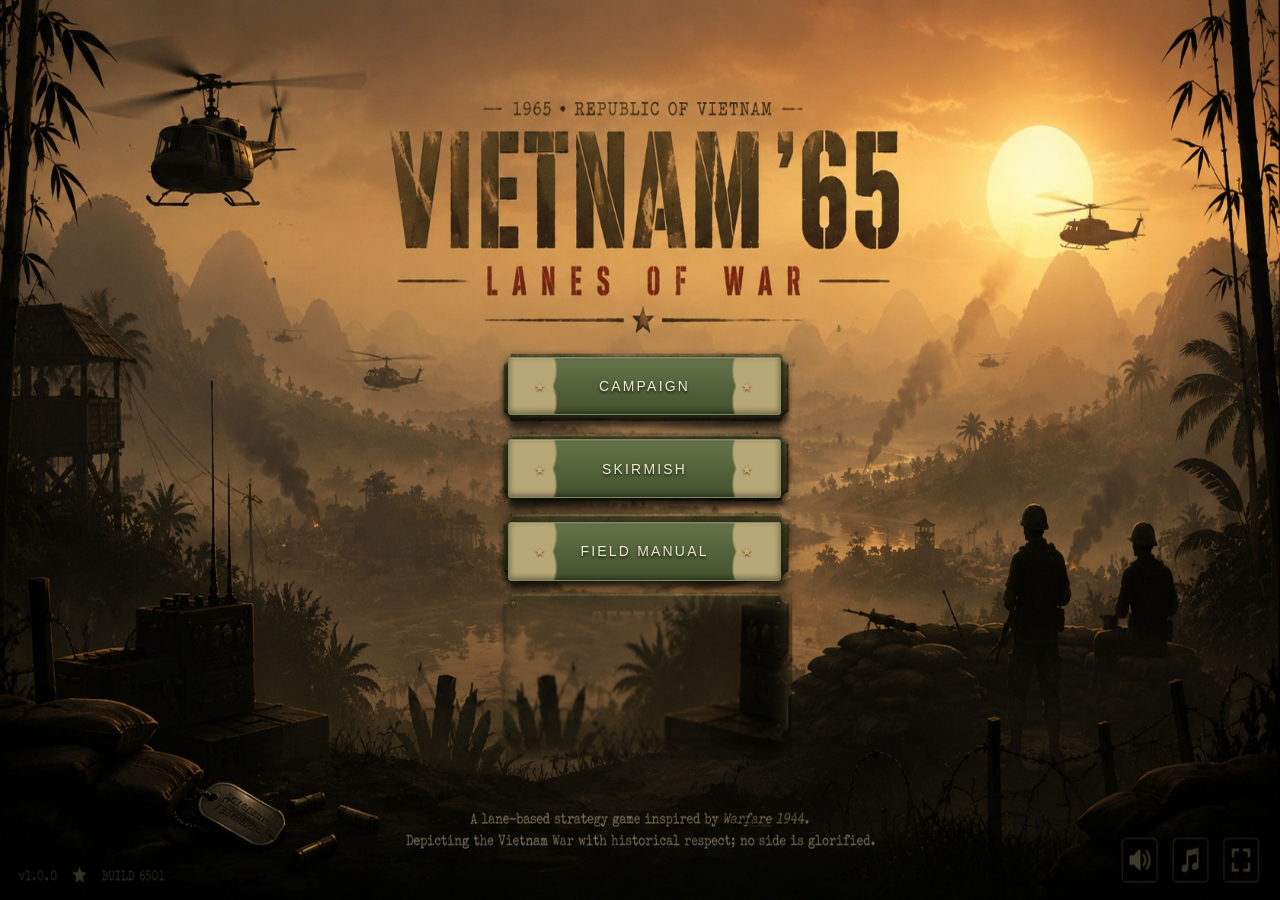
==== commit 879ffc68: "Grenades and artillery are the antidote to a trench A trench now removes 91% of rifle damage at rang" ====
--- a/index.html
+++ b/index.html
@@ -165,6 +165,17 @@
               <li><b>Elevation matters.</b> Troops firing downhill gain range and damage. Study the terrain line of each lane.</li>
               <li><b>Cover is not concealment.</b> Concealed VC troops in brush cannot be targeted until spotted — and their first volley from hiding hits harder.</li>
             </ul>
+            <h3>COVER &amp; TRENCHES</h3>
+            <ul>
+              <li>Your squads <b>do not take cover on their own</b>. Select one and tap a position, or press <b>E</b>, to move into it. When to move is the decision.</li>
+              <li>A rock holds one squad, a trench two, a long trench three. The <b>pips</b> under a position show how full it is — including an enemy position, once they crowd one.</li>
+              <li><b>Crowding is a trade.</b> Squads packed into one position lose protection against rifles and take far more from a single shell. Massing wins the firefight and loses to the mortar that finds it.</li>
+              <li><b>Hold still and the position improves</b> — men dig, and protection climbs for about thirteen seconds.</li>
+              <li>Keep holding and <b>the enemy ranges you in</b>. A round lands short as a warning, then the position starts taking accurate fire. Moving resets the clock — and it resets the digging too.</li>
+              <li>A trench <b>conceals</b> the men in it. You can see into your own; an enemy trench stays shut.</li>
+              <li><b>Rifles will not take a trench.</b> A dug-in squad beats the same squad in the open almost every time — do not feed men into it frontally.</li>
+              <li><b>Explosives are the answer.</b> A trench does not shelter you from a shell, it contains it: grenades and artillery hit HARDER against a dug position, and harder again if it is crowded. That is how you clear one.</li>
+            </ul>
             <h3>SNIPERS</h3>
             <ul>
               <li>Snipers take time to aim — watch for the <b>scope glint</b>. One shot, one kill.</li>
@@ -180,6 +191,7 @@
               <li><b>Dustoff</b>: medevac flight restores morale.</li>
               <li><b>Air Cav</b>: Huey inserts a squad anywhere on a lane.</li>
               <li><b>Arc Light</b>: B-52 strike. Devastating against massed troops, wasted on dispersed ones.</li>
+              <li><b>The APC is immune to rifle fire.</b> Not resistant — immune. Rounds spark off the hull. Only rockets, grenades, satchels and shells will stop it.</li>
               <li><b>Engineers</b> clear traps and tunnels; <b>LRRP recon</b> spots concealed enemies at long range.</li>
             </ul>
             <h3>VC — GROUND DOCTRINE <span class="emblem vc">★</span></h3>
--- a/css/style.css
+++ b/css/style.css
@@ -1071,3 +1071,135 @@
 }
 
 .group-rail { display: flex; gap: calc(6px * var(--uiK, 1)); }
+
+/* ============================================================
+   TOUCH HUD LEGIBILITY
+   Measured on a 844x390 phone in landscape: --uiK is 0.54, so a
+   design pixel is barely half a device pixel. The BUTTONS were
+   already handled — they divide the scale back out and land at
+   44px. Everything that is read rather than pressed was not, and
+   it measured like this:
+
+     unit card name    5.1 device px
+     card men count    4.9
+     CP label          4.9
+     group rail label  2.6   (double-scaled: authored as 9px * uiK
+                              and then scaled by uiK again)
+     morale label      7.0
+
+   Five-pixel type on the control the player taps most is the
+   "HUD is super small" complaint, and no amount of touch-target
+   sizing fixes it — a 44px card you cannot read is still a card
+   you cannot read.
+
+   Everything below is expressed as the DEVICE size the element
+   should end up at, divided back out of the scale. Scoped to
+   body.touch so the desktop layout is untouched.
+   ============================================================ */
+body.touch .card {
+  /* The purchase control. It was 42x45 device px with 5px type on it.
+   *
+   * Width is the one dimension that CANNOT grow much: twelve cards plus the
+   * CP readout have to fit across 693 device px, and a 62px card pushed the
+   * call-in row 167px off the right edge of the screen. So the card gets
+   * height and type instead, and the name wraps to two lines rather than
+   * being clipped by `nowrap` in a narrow box. */
+  width: calc(46px / var(--uiK, 1));
+  height: calc(64px / var(--uiK, 1));
+  padding-top: calc(2px / var(--uiK, 1));
+}
+body.touch .card canvas {
+  width: calc(37px / var(--uiK, 1));
+  height: calc(27px / var(--uiK, 1));
+}
+body.touch .card-name {
+  font-size: calc(8px / var(--uiK, 1));
+  letter-spacing: 0;
+  white-space: normal;
+  line-height: 1.04;
+  text-align: center;
+  max-width: 100%;
+}
+body.touch .card-cost { font-size: calc(11px / var(--uiK, 1)); }
+body.touch .card-men  { font-size: calc(9px / var(--uiK, 1)); top: calc(2px / var(--uiK, 1)); right: calc(3px / var(--uiK, 1)); }
+body.touch .card-key  { font-size: calc(8px / var(--uiK, 1)); }
+body.touch .card-pips { bottom: calc(11px / var(--uiK, 1)); }
+
+/* The group rails were the worst offender: their sizes MULTIPLY by the
+   scale and are then scaled again, so a 9px label rendered at 2.6px. */
+body.touch #unit-cards { gap: calc(10px / var(--uiK, 1)); }
+body.touch .card-group { gap: calc(3px / var(--uiK, 1)); }
+body.touch .group-rail { gap: calc(5px / var(--uiK, 1)); }
+body.touch .group-label {
+  font-size: calc(8px / var(--uiK, 1));
+  gap: calc(4px / var(--uiK, 1));
+  letter-spacing: calc(0.8px / var(--uiK, 1));
+  padding-left: calc(2px / var(--uiK, 1));
+}
+body.touch .group-label::after { min-width: calc(6px / var(--uiK, 1)); }
+
+/* Top bar readouts */
+body.touch .morale-label { font-size: calc(10px / var(--uiK, 1)); }
+body.touch .cp-label { font-size: calc(8px / var(--uiK, 1)); }
+body.touch #cp-display { font-size: calc(15px / var(--uiK, 1)); }
+
+/* The cover order is the one button whose label changes with the state of the
+   squad, and it is the one the player is watching the clock on. */
+#squad-panel button.sp-danger {
+  border-color: var(--danger, #c8553d);
+  color: #ffd2c2;
+  animation: sp-danger-pulse 0.9s ease-in-out infinite;
+}
+@keyframes sp-danger-pulse {
+  0%, 100% { background: rgba(160,58,38,0.30); }
+  50%      { background: rgba(200,85,61,0.62); }
+}
+
+/* The squad panel sits a fixed distance above the bottom of the stage, and the
+   card bar underneath it just got taller — measured, they overlapped by 31
+   device px, so the order buttons were sitting on top of the cards. Anchor the
+   panel in DEVICE pixels clear of the bar rather than in design pixels that
+   shrink with the scale. */
+/* The order panel goes to the TOP on a phone, not above the card bar.
+ *
+ * Anchored above the bar it measured as clearing the cards by 5px and sitting
+ * directly on the near lane: at 390 device px tall the near lane's ground is at
+ * y295 and the card bar starts at y307, so the only band left for the panel was
+ * exactly where the squad you just selected is standing. The sky is the one
+ * region of this screen with nothing in it — 390px is short enough that the
+ * horizon is dead space — so the panel goes there, clear of the controls above
+ * it and of the far lane below.
+ *
+ * The cost is thumb reach, which is real. It is the smaller cost: buttons you
+ * stretch for beat buttons that hide the men they command. */
+body.touch #squad-panel {
+  top: calc(74px / var(--uiK, 1));
+  bottom: auto;
+}
+
+/* ============================================================
+   FILL THE PHONE
+   A 16:9 stage on a 2.16:1 phone leaves black bars down both
+   sides — measured on 844x390, the game got 693px of an 844px
+   screen and 18% of the display was wasted. Landscape phones
+   have not been 16:9 for years.
+
+   The renderer is untouched: it still draws a fixed 1280x720
+   design space, the backing store stays 16:9 (see fitDPR), and
+   CSS crops it into a wider box with `object-fit: cover`. What
+   is lost is about 64 design pixels off the top and the same off
+   the bottom — sky, and the foreground plant band. Neither
+   carries anything you play against, and the near lane at y545
+   sits comfortably inside what is left.
+
+   What is gained is the whole screen, and a --uiK that rises
+   from 0.54 to 0.66, so the HUD comes up 22% with it.
+   ============================================================ */
+body.touch #stage {
+  aspect-ratio: auto;
+  width: 100%;
+  height: 100%;
+}
+body.touch #game-canvas { object-fit: cover; }
+/* the HUD box follows the screen's shape — see _fitUI */
+body.touch #hud, body.touch .screen { height: var(--uiH, 720px); }
